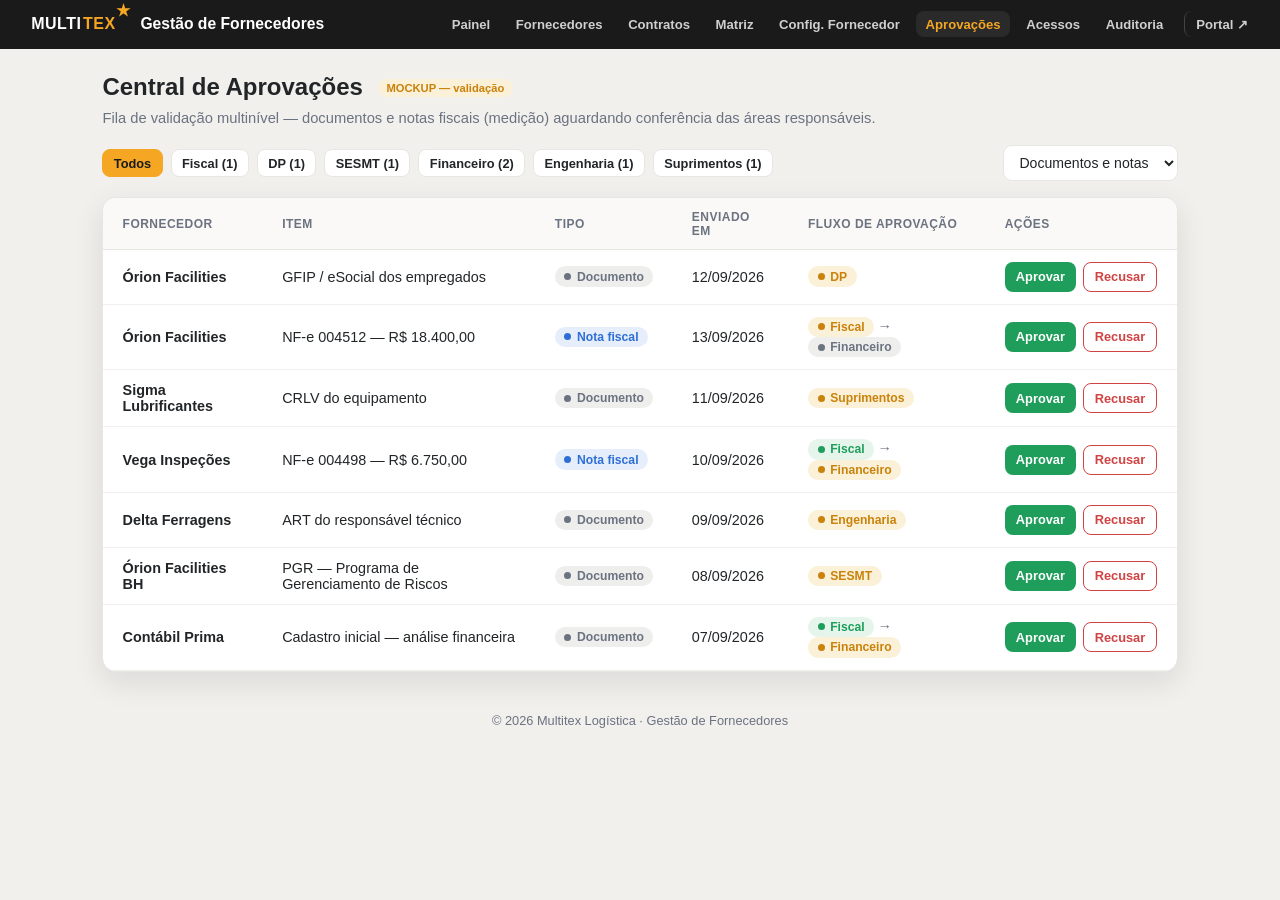
==== prototipo/aprovacoes.html @ 93449538 "Mockup Fase 1 — Portal do Fornecedor e App de Gestão (Multitex) Protótipo navegável com dados fictíc" ====
<!DOCTYPE html>
<html lang="pt-BR">
<head>
  <meta charset="UTF-8">
  <meta name="viewport" content="width=device-width, initial-scale=1.0">
  <title>Multitex — Central de Aprovações (Mockup)</title>
  <link rel="stylesheet" href="estilos.css">
  <link rel="stylesheet" href="cadastro.css">
  <link rel="stylesheet" href="gestao.css">
</head>
<body>
  <div id="chrome"></div>
  <div class="page" style="max-width:1120px">
    <h1>Central de Aprovações <span class="tag">MOCKUP — validação</span></h1>
    <p class="subtitle">Fila de validação multinível — documentos e notas fiscais (medição) aguardando conferência das áreas responsáveis.</p>

    <div class="list-toolbar">
      <div class="filters" id="areaTabs"></div>
      <div class="filters"><select id="ftipo"><option value="">Documentos e notas</option><option>Documento</option><option>Nota fiscal</option></select></div>
    </div>

    <div class="card"><div class="bd"><table class="tbl" id="tb"></table></div></div>
  </div>
  <div class="foot" style="max-width:1120px;margin:0 auto">© 2026 Multitex Logística · Gestão de Fornecedores</div>
  <div class="toast" id="toast"></div>

  <script src="chrome.js"></script>
  <script src="aprovacoes.js"></script>
</body>
</html>
---- prototipo/estilos.css ----
/* ===== Portal do Fornecedor Multitex — estilos (mockup Fase 1) =====
   Vira styles.ts no porte SPFx (injetado no shadow root). */

:root{
  --mtx-amber:#F5A623;
  --mtx-amber-strong:#E69410;
  --mtx-amber-soft:#FCEBCB;
  --mtx-black:#1A1A1A;
  --mtx-ink:#222528;
  --mtx-muted:#6B7280;
  --mtx-line:#E7E6E2;
  --mtx-bg:#F1F0ED;
  --mtx-panel:#FFFFFF;
  --ok:#1E9E5A; --ok-bg:#E5F5EC;
  --warn:#C9820A; --warn-bg:#FBF0D8;
  --danger:#D14343; --danger-bg:#FBE7E7;
  --info:#2E6FD6; --info-bg:#E6EEFB;
  --neutral:#6B7280; --neutral-bg:#EEEEEC;
  --radius:14px;
  --shadow:0 10px 30px rgba(20,20,20,.10);
  font-family:-apple-system,BlinkMacSystemFont,"Segoe UI",Roboto,Arial,sans-serif;
}
*{box-sizing:border-box}
body{margin:0;background:var(--mtx-bg);color:var(--mtx-ink)}
button{font-family:inherit;cursor:pointer}
.hidden{display:none!important}

/* ---------- Logo ---------- */
.mtx-logo{display:inline-flex;align-items:center;gap:.55rem;font-weight:900;letter-spacing:.5px}
.mtx-logo .badge{background:var(--mtx-black);color:#fff;border-radius:10px;padding:.35rem .7rem;position:relative;display:inline-flex;align-items:center;gap:.1rem;font-size:1.4rem;line-height:1}
.mtx-logo .badge .tx{color:#fff}
.mtx-logo .badge .star{position:absolute;top:-9px;right:-6px;color:var(--mtx-amber);font-size:1rem}
.mtx-logo .badge b{color:var(--mtx-amber)}
.mtx-logo .badge::before{content:none!important}
.mtx-logo.small .badge{font-size:1rem;padding:.28rem .55rem;border-radius:8px}
.mtx-tagline{font-size:.62rem;letter-spacing:.16em;color:var(--mtx-muted);font-weight:700;margin-top:.4rem;text-transform:uppercase}

/* ================= LOGIN ================= */
.login-wrap{min-height:100vh;display:grid;grid-template-columns:minmax(0,44%) 1fr}
.login-art{position:relative;overflow:hidden;background:
  linear-gradient(150deg,#2a1c10 0%,#7a3f10 32%,#e07b12 58%,#f6a623 78%,#ffd17a 100%);}
.login-art .sun{position:absolute;left:22%;top:52%;width:230px;height:230px;border-radius:50%;
  background:radial-gradient(circle,#fff7e6 0%,#ffd98a 35%,rgba(245,166,35,0) 70%);filter:blur(2px)}
.login-art .tri{position:absolute;opacity:.92}
.login-art .t1{top:0;left:0;border-left:58vw solid transparent;border-top:34vh solid var(--mtx-amber)}
.login-art .t2{top:0;right:-1px;width:0;height:0;border-right:24vw solid transparent;border-top:26vh solid #ffbf4d;opacity:.6}
.login-art .t3{bottom:0;left:0;border-right:44vw solid transparent;border-bottom:30vh solid #fbe3b0;opacity:.85}
.login-art .rail{position:absolute;left:50%;bottom:0;transform:translateX(-50%);width:60%;height:46%;
  background:repeating-linear-gradient(to top,rgba(40,26,12,.55) 0 6px,transparent 6px 26px);
  -webkit-mask:linear-gradient(to top,#000 40%,transparent);mask:linear-gradient(to top,#000 40%,transparent);
  clip-path:polygon(38% 100%,62% 100%,54% 0,46% 0)}
.login-panel{display:flex;align-items:center;justify-content:center;background:#fbfbf9;padding:2.5rem}
.login-card{width:100%;max-width:420px}
.login-card h1{font-size:2.1rem;margin:1.4rem 0 .3rem;letter-spacing:-.5px}
.login-card .sub{color:var(--mtx-muted);margin:0 0 1.8rem}
.field{margin-bottom:1.1rem}
.field label{display:block;font-weight:700;font-size:.9rem;margin-bottom:.45rem}
.input{display:flex;align-items:center;gap:.6rem;border:1.5px solid var(--mtx-line);border-radius:12px;
  padding:.85rem 1rem;background:#fff;transition:border-color .15s,box-shadow .15s}
.input:focus-within{border-color:var(--mtx-amber);box-shadow:0 0 0 3px var(--mtx-amber-soft)}
.input svg{flex:0 0 auto;color:var(--mtx-amber)}
.input input{border:0;outline:0;width:100%;font-size:1rem;background:transparent;color:var(--mtx-ink)}
.input .eye{background:none;border:0;color:var(--mtx-muted);display:flex}
.forgot{display:block;text-align:right;color:var(--mtx-amber-strong);font-weight:600;font-size:.9rem;
  text-decoration:none;margin:.1rem 0 1.4rem}
.forgot:hover{text-decoration:underline}
.btn-entrar{width:100%;background:var(--mtx-black);color:var(--mtx-amber);border:0;border-radius:12px;
  padding:1rem;font-size:1.05rem;font-weight:800;letter-spacing:.3px;transition:transform .05s,background .15s}
.btn-entrar:hover{background:#000}
.btn-entrar:active{transform:translateY(1px)}
.login-foot{text-align:center;color:var(--mtx-muted);font-size:.8rem;margin-top:2.2rem}
.login-hint{margin-top:1.2rem;font-size:.8rem;color:var(--mtx-muted);background:#fff;border:1px dashed var(--mtx-line);
  border-radius:10px;padding:.6rem .8rem}
.login-hint b{color:var(--mtx-ink)}

/* ================= PORTAL ================= */
.portal{min-height:100vh;display:flex;flex-direction:column}
.topbar{background:var(--mtx-black);color:#fff;display:flex;align-items:center;justify-content:space-between;
  padding:.7rem 1.4rem;position:sticky;top:0;z-index:20;flex-wrap:wrap;row-gap:.5rem;column-gap:1rem}
.topbar .left{display:flex;align-items:center;gap:1rem}
.topbar .ttl{font-weight:700;font-size:.98rem;opacity:.95}
.topbar .right{display:flex;align-items:center;gap:.9rem}
.who{text-align:right;line-height:1.15}
.who .nm{font-weight:700;font-size:.9rem}
.who .rl{font-size:.72rem;color:#c9c9c9}
.avatar{width:38px;height:38px;border-radius:50%;background:var(--mtx-amber);color:var(--mtx-black);
  display:flex;align-items:center;justify-content:center;font-weight:800}
.btn-sair{background:transparent;border:1.5px solid #444;color:#fff;border-radius:9px;padding:.45rem .8rem;font-weight:600;font-size:.85rem}
.btn-sair:hover{border-color:var(--mtx-amber);color:var(--mtx-amber)}

.subbar{background:#fff;border-bottom:1px solid var(--mtx-line);padding:.9rem 1.4rem;display:flex;
  align-items:center;justify-content:space-between;gap:1rem;flex-wrap:wrap}
.subbar .co{display:flex;align-items:center;gap:.8rem}
.subbar .co .nm{font-size:1.15rem;font-weight:800}
.subbar .meta{color:var(--mtx-muted);font-size:.85rem}
.pill{display:inline-flex;align-items:center;gap:.4rem;padding:.25rem .7rem;border-radius:999px;font-size:.78rem;font-weight:700}
.pill.nivel-Estrategico{background:#efe3ff;color:#6b34c9}
.pill.nivel-Tatico{background:var(--info-bg);color:var(--info)}
.pill.nivel-Operacional{background:var(--neutral-bg);color:var(--neutral)}

.tabs{display:flex;gap:.3rem;padding:0 1.4rem;background:#fff;border-bottom:1px solid var(--mtx-line);
  position:sticky;top:56px;z-index:10;overflow-x:auto}
.tab{border:0;background:transparent;padding:.9rem 1rem;font-weight:700;color:var(--mtx-muted);
  border-bottom:3px solid transparent;white-space:nowrap}
.tab.active{color:var(--mtx-black);border-bottom-color:var(--mtx-amber)}
.tab:hover{color:var(--mtx-ink)}

.content{padding:1.4rem;max-width:1120px;width:100%;margin:0 auto;flex:1}
.section-title{font-size:1.05rem;font-weight:800;margin:.2rem 0 1rem}

/* KPIs */
.kpis{display:grid;grid-template-columns:repeat(auto-fit,minmax(150px,1fr));gap:.9rem;margin-bottom:1.4rem}
.kpi{background:#fff;border:1px solid var(--mtx-line);border-radius:var(--radius);padding:1rem 1.1rem;position:relative;overflow:hidden}
.kpi .n{font-size:2rem;font-weight:900;line-height:1}
.kpi .l{color:var(--mtx-muted);font-size:.82rem;margin-top:.3rem;font-weight:600}
.kpi .bar{position:absolute;left:0;top:0;bottom:0;width:5px}
.kpi.ok .bar{background:var(--ok)} .kpi.ok .n{color:var(--ok)}
.kpi.warn .bar{background:var(--warn)} .kpi.warn .n{color:var(--warn)}
.kpi.danger .bar{background:var(--danger)} .kpi.danger .n{color:var(--danger)}
.kpi.info .bar{background:var(--info)} .kpi.info .n{color:var(--info)}
.kpi.neutral .bar{background:var(--neutral)} .kpi.neutral .n{color:var(--neutral)}

.card{background:#fff;border:1px solid var(--mtx-line);border-radius:var(--radius);box-shadow:var(--shadow);overflow:hidden}
.card + .card{margin-top:1.2rem}
.card .hd{padding:1rem 1.2rem;border-bottom:1px solid var(--mtx-line);display:flex;align-items:center;justify-content:space-between;gap:1rem;flex-wrap:wrap}
.card .hd h3{margin:0;font-size:1rem}
.card .bd{padding:0}

/* Conformidade */
.conf{display:flex;align-items:center;gap:1rem;padding:1.1rem 1.2rem}
.conf .ring{--p:0;width:74px;height:74px;border-radius:50%;flex:0 0 auto;
  background:conic-gradient(var(--ok) calc(var(--p)*1%),var(--mtx-line) 0);display:flex;align-items:center;justify-content:center}
.conf .ring::after{content:attr(data-p);width:56px;height:56px;background:#fff;border-radius:50%;
  display:flex;align-items:center;justify-content:center;font-weight:800;color:var(--mtx-ink)}
.conf .txt small{color:var(--mtx-muted)}

/* Filtros */
.filters{display:flex;gap:.6rem;flex-wrap:wrap;align-items:center}
.filters select,.filters input{border:1.5px solid var(--mtx-line);border-radius:9px;padding:.5rem .7rem;font-size:.88rem;background:#fff;color:var(--mtx-ink)}
.filters input{min-width:200px}

/* Tabela */
.tbl{width:100%;border-collapse:collapse;font-size:.9rem}
.tbl th{ text-align:left;padding:.7rem 1.2rem;color:var(--mtx-muted);font-size:.75rem;text-transform:uppercase;letter-spacing:.04em;background:#faf9f7;border-bottom:1px solid var(--mtx-line)}
.tbl td{padding:.75rem 1.2rem;border-bottom:1px solid #f0efec;vertical-align:middle}
.tbl tr:hover td{background:#fcfbf9}
.tbl .doc{font-weight:600}
.tbl .obs{color:var(--mtx-muted);font-size:.78rem;margin-top:.15rem}
.grp-row td{background:var(--mtx-black);color:#fff;font-weight:800;font-size:.82rem;text-transform:uppercase;letter-spacing:.05em;padding:.5rem 1.2rem}
.badge{display:inline-flex;align-items:center;gap:.35rem;padding:.2rem .6rem;border-radius:999px;font-size:.76rem;font-weight:700}
.badge::before{content:"";width:7px;height:7px;border-radius:50%;background:currentColor}
.b-ok{color:var(--ok);background:var(--ok-bg)}
.b-warn{color:var(--warn);background:var(--warn-bg)}
.b-danger{color:var(--danger);background:var(--danger-bg)}
.b-info{color:var(--info);background:var(--info-bg)}
.b-neutral{color:var(--neutral);background:var(--neutral-bg)}
.act{display:inline-flex;gap:.4rem}
.btn-sm{border:1.5px solid var(--mtx-line);background:#fff;border-radius:8px;padding:.35rem .65rem;font-size:.8rem;font-weight:700;color:var(--mtx-ink)}
.btn-sm.primary{background:var(--mtx-amber);border-color:var(--mtx-amber);color:var(--mtx-black)}
.btn-sm.primary:hover{background:var(--mtx-amber-strong);border-color:var(--mtx-amber-strong)}
.btn-sm:hover{border-color:var(--mtx-muted)}

/* Meus dados */
.grid2{display:grid;grid-template-columns:repeat(auto-fit,minmax(220px,1fr));gap:1px;background:var(--mtx-line)}
.dl{background:#fff;padding:.9rem 1.2rem}
.dl dt{color:var(--mtx-muted);font-size:.75rem;text-transform:uppercase;letter-spacing:.04em}
.dl dd{margin:.2rem 0 0;font-weight:600;font-size:.98rem}

/* NF */
.nf-actions{padding:1.1rem 1.2rem;display:flex;gap:.8rem;align-items:center;flex-wrap:wrap;background:#fffdf8}
.btn-amber{background:var(--mtx-amber);color:var(--mtx-black);border:0;border-radius:10px;padding:.7rem 1.1rem;font-weight:800}
.btn-amber:hover{background:var(--mtx-amber-strong)}

.foot{padding:1.2rem;text-align:center;color:var(--mtx-muted);font-size:.8rem}
.mock-tag{position:fixed;right:12px;bottom:12px;background:var(--mtx-black);color:var(--mtx-amber);
  font-size:.72rem;font-weight:700;padding:.4rem .7rem;border-radius:999px;opacity:.85;z-index:50}

@media(max-width:760px){
  .login-wrap{grid-template-columns:1fr}
  .login-art{min-height:180px}
}
@media(max-width:520px){
  .topbar{padding:.6rem .9rem}
  .topbar .left{gap:.5rem}
  .topbar .ttl{font-size:.9rem}
  .who .rl{display:none}
  .content,.subbar,.tabs{padding-left:.9rem;padding-right:.9rem}
}
---- prototipo/cadastro.css ----
/* ===== Cadastro de Fornecedor (app de gestão) — estilos (mockup Fase 1) =====
   Usa as variáveis e o base de estilos.css (carregar estilos.css antes). */

.gestao-top{background:var(--mtx-black);color:#fff;display:flex;align-items:center;justify-content:space-between;padding:.7rem 1.4rem;position:sticky;top:0;z-index:20}
.gestao-top .left{display:flex;align-items:center;gap:1rem}
.gestao-top .ttl{font-weight:700;font-size:.98rem}
.gestao-top .nav{display:flex;gap:.4rem}
.gestao-top .nav a{color:#cfcfcf;text-decoration:none;font-weight:600;font-size:.85rem;padding:.4rem .7rem;border-radius:8px}
.gestao-top .nav a.on,.gestao-top .nav a:hover{background:#2a2a2a;color:var(--mtx-amber)}

.page{max-width:1080px;margin:0 auto;padding:1.4rem}
.crumb{color:var(--mtx-muted);font-size:.85rem;margin-bottom:.3rem}
.page h1{font-size:1.5rem;margin:.1rem 0 1rem}
.page h1 .tag{font-size:.7rem;vertical-align:middle;background:var(--warn-bg);color:var(--warn);padding:.2rem .55rem;border-radius:999px;font-weight:800;margin-left:.5rem}

/* Stepper de aprovação */
.stepper{display:flex;gap:.4rem;flex-wrap:wrap;margin-bottom:1.4rem}
.step{flex:1;min-width:150px;background:#fff;border:1px solid var(--mtx-line);border-radius:12px;padding:.7rem .9rem;position:relative}
.step .k{font-size:.72rem;color:var(--mtx-muted);font-weight:700;text-transform:uppercase;letter-spacing:.04em}
.step .v{font-weight:800;margin-top:.15rem}
.step.done{border-color:var(--ok);background:var(--ok-bg)} .step.done .v{color:var(--ok)}
.step.current{border-color:var(--mtx-amber);box-shadow:0 0 0 3px var(--mtx-amber-soft)}
.step.current .v{color:var(--mtx-amber-strong)}

.form-card{background:#fff;border:1px solid var(--mtx-line);border-radius:var(--radius);box-shadow:var(--shadow);margin-bottom:1.2rem;overflow:hidden}
.form-card > .hd{padding:.9rem 1.2rem;border-bottom:1px solid var(--mtx-line);display:flex;align-items:center;gap:.6rem;justify-content:space-between;flex-wrap:wrap}
.form-card > .hd h3{margin:0;font-size:1rem;display:flex;align-items:center;gap:.5rem}
.form-card > .hd .num{width:24px;height:24px;border-radius:50%;background:var(--mtx-black);color:var(--mtx-amber);display:inline-flex;align-items:center;justify-content:center;font-size:.8rem;font-weight:800}
.origem{font-size:.72rem;font-weight:700;padding:.2rem .55rem;border-radius:999px}
.origem.totvs{background:#eae6ff;color:#6b34c9}
.origem.o365{background:var(--info-bg);color:var(--info)}

.grid{display:grid;grid-template-columns:repeat(12,1fr);gap:1rem;padding:1.2rem}
.fld{display:flex;flex-direction:column;gap:.35rem}
.c2{grid-column:span 2}.c3{grid-column:span 3}.c4{grid-column:span 4}.c5{grid-column:span 5}
.c6{grid-column:span 6}.c7{grid-column:span 7}.c8{grid-column:span 8}.c12{grid-column:span 12}
.fld label{font-size:.8rem;font-weight:700;color:var(--mtx-ink)}
.fld label .req{color:var(--danger)}
.fld label .ro{font-size:.66rem;font-weight:700;color:#6b34c9;background:#eae6ff;padding:.05rem .4rem;border-radius:999px;margin-left:.3rem}
.fld input,.fld select{border:1.5px solid var(--mtx-line);border-radius:10px;padding:.6rem .7rem;font-size:.92rem;background:#fff;color:var(--mtx-ink);font-family:inherit}
.fld input:focus,.fld select:focus{outline:0;border-color:var(--mtx-amber);box-shadow:0 0 0 3px var(--mtx-amber-soft)}
.fld input[readonly]{background:#f6f5f2;color:#555}
.fld.with-btn{position:relative}
.inline-btn{display:flex;gap:.5rem}
.inline-btn input,.inline-btn select{flex:1}
.btn-busca{background:var(--mtx-black);color:var(--mtx-amber);border:0;border-radius:10px;padding:0 .9rem;font-weight:800;font-size:.85rem;white-space:nowrap}
.btn-busca:hover{background:#000}
.hint{font-size:.74rem;color:var(--mtx-muted)}

/* Painel condicional de documentos exigidos */
.reqbox{padding:1.2rem}
.reqbox .empty{color:var(--mtx-muted);text-align:center;padding:1.5rem;border:1px dashed var(--mtx-line);border-radius:12px}
.reqhead{display:flex;align-items:center;justify-content:space-between;gap:1rem;flex-wrap:wrap;margin-bottom:.8rem}
.reqhead .count{font-weight:800}
.reqgrp{margin-bottom:.9rem}
.reqgrp .gt{font-size:.75rem;font-weight:800;text-transform:uppercase;letter-spacing:.05em;color:#fff;background:var(--mtx-black);border-radius:8px;padding:.3rem .6rem;display:inline-block;margin-bottom:.4rem}
.reqitem{display:flex;align-items:center;justify-content:space-between;gap:1rem;padding:.5rem .7rem;border:1px solid var(--mtx-line);border-radius:9px;margin-bottom:.35rem}
.reqitem .nm{font-weight:600;font-size:.9rem}
.reqitem .mt{font-size:.75rem;color:var(--mtx-muted)}
.reqitem .vig{font-size:.75rem;font-weight:800;color:var(--warn);background:var(--warn-bg);padding:.2rem .5rem;border-radius:999px;white-space:nowrap}

.actions{display:flex;gap:.8rem;justify-content:flex-end;flex-wrap:wrap;margin-top:.4rem}
.btn-ghost{background:#fff;border:1.5px solid var(--mtx-line);color:var(--mtx-ink);border-radius:10px;padding:.7rem 1.1rem;font-weight:700}
.btn-ghost:hover{border-color:var(--mtx-muted)}
.btn-primary{background:var(--mtx-amber);color:var(--mtx-black);border:0;border-radius:10px;padding:.7rem 1.3rem;font-weight:800}
.btn-primary:hover{background:var(--mtx-amber-strong)}

.toast{position:fixed;left:50%;bottom:26px;transform:translateX(-50%) translateY(20px);background:var(--mtx-black);color:#fff;padding:.7rem 1.1rem;border-radius:10px;font-size:.9rem;opacity:0;transition:.25s;z-index:60;box-shadow:var(--shadow)}
.toast.show{opacity:1;transform:translateX(-50%) translateY(0)}
.toast b{color:var(--mtx-amber)}

@media(max-width:760px){.grid{grid-template-columns:repeat(4,1fr)}.c2,.c3,.c4,.c5,.c6,.c7,.c8{grid-column:span 4}}
---- prototipo/gestao.css ----
/* ===== Componentes compartilhados do app de Gestão (mockup) =====
   Carregar depois de estilos.css e cadastro.css. */

.gestao-top{flex-wrap:wrap;row-gap:.4rem}
.gestao-top .nav{flex-wrap:nowrap;overflow-x:auto;max-width:100%;min-width:0;justify-content:flex-end;scrollbar-width:none}
.gestao-top .nav::-webkit-scrollbar{display:none}
.gestao-top .nav a{font-size:.82rem;padding:.35rem .6rem;white-space:nowrap;flex:0 0 auto}

/* tabelas largas rolam dentro do card, sem quebrar a página */
.card > .bd{overflow-x:auto}

.subtitle{color:var(--mtx-muted);margin:-.4rem 0 1.2rem;font-size:.92rem}

/* Toolbar de listas */
.list-toolbar{display:flex;align-items:center;justify-content:space-between;gap:1rem;flex-wrap:wrap;margin-bottom:1rem}
.list-toolbar .filters{display:flex;gap:.5rem;flex-wrap:wrap;align-items:center}
.list-toolbar select,.list-toolbar input{border:1.5px solid var(--mtx-line);border-radius:9px;padding:.5rem .7rem;font-size:.88rem;background:#fff;font-family:inherit}

/* KPI clicável / genérico já vem de estilos.css (.kpis/.kpi) */

/* Hub */
.hub-hero{background:linear-gradient(120deg,#1a1a1a 0%,#2a2a2a 60%,#3a2a10 100%);color:#fff;border-radius:16px;padding:1.6rem 1.8rem;margin-bottom:1.6rem;position:relative;overflow:hidden}
.hub-hero .star{position:absolute;right:-10px;top:-10px;color:var(--mtx-amber);font-size:8rem;opacity:.12}
.hub-hero h1{margin:.2rem 0;font-size:1.8rem}
.hub-hero p{margin:.2rem 0 0;color:#d9d9d9;max-width:640px}
.hub-hero .tag{display:inline-block;background:var(--mtx-amber);color:#1a1a1a;font-weight:800;font-size:.72rem;padding:.2rem .6rem;border-radius:999px}
.hub-sec{font-size:.8rem;font-weight:800;text-transform:uppercase;letter-spacing:.06em;color:var(--mtx-muted);margin:1.4rem 0 .7rem}
.hub-grid{display:grid;grid-template-columns:repeat(auto-fill,minmax(250px,1fr));gap:.9rem}
.hub-card{display:block;text-decoration:none;color:inherit;background:#fff;border:1px solid var(--mtx-line);border-radius:14px;padding:1.1rem;transition:.15s;box-shadow:var(--shadow)}
.hub-card:hover{transform:translateY(-2px);border-color:var(--mtx-amber)}
.hub-card .ic{width:40px;height:40px;border-radius:10px;background:var(--mtx-amber-soft);display:flex;align-items:center;justify-content:center;font-size:1.2rem;margin-bottom:.7rem}
.hub-card h3{margin:0 0 .3rem;font-size:1rem}
.hub-card p{margin:0;color:var(--mtx-muted);font-size:.84rem;line-height:1.35}
.hub-card .st{display:inline-block;margin-top:.6rem;font-size:.72rem;font-weight:800;color:var(--ok);background:var(--ok-bg);padding:.12rem .5rem;border-radius:999px}

/* Timeline (auditoria) */
.timeline{position:relative;margin:.5rem 0 0;padding-left:1.4rem}
.timeline::before{content:"";position:absolute;left:6px;top:4px;bottom:4px;width:2px;background:var(--mtx-line)}
.tl-item{position:relative;padding:.5rem 0 .9rem}
.tl-item::before{content:"";position:absolute;left:-1.4rem;top:.75rem;width:12px;height:12px;border-radius:50%;background:#fff;border:3px solid var(--mtx-amber)}
.tl-item.ok::before{border-color:var(--ok)} .tl-item.no::before{border-color:var(--danger)}
.tl-when{font-size:.76rem;color:var(--mtx-muted)}
.tl-what{font-weight:600;margin-top:.1rem}
.tl-what b{color:var(--mtx-ink)}
.tl-meta{font-size:.8rem;color:var(--mtx-muted);margin-top:.1rem}

/* Escopo de acesso */
.scope{display:inline-flex;align-items:center;gap:.35rem;padding:.2rem .6rem;border-radius:999px;font-size:.76rem;font-weight:700}
.scope.total{background:#efe3ff;color:#6b34c9}
.scope.cc{background:var(--info-bg);color:var(--info)}
.scope.op{background:var(--neutral-bg);color:var(--neutral)}

/* Barrinha de conformidade em linha */
.mini-bar{height:8px;border-radius:999px;background:var(--mtx-line);overflow:hidden;min-width:90px}
.mini-bar > i{display:block;height:100%;background:var(--ok)}
.mini-bar.warn > i{background:var(--warn)} .mini-bar.danger > i{background:var(--danger)}

/* Botões de linha aprovar/recusar */
.btn-ok{background:var(--ok);color:#fff;border:0;border-radius:8px;padding:.4rem .7rem;font-weight:700;font-size:.8rem;cursor:pointer}
.btn-no{background:#fff;color:var(--danger);border:1.5px solid var(--danger);border-radius:8px;padding:.4rem .7rem;font-weight:700;font-size:.8rem;cursor:pointer}
.btn-ok:hover{filter:brightness(1.05)} .btn-no:hover{background:var(--danger-bg)}

.two-col{display:grid;grid-template-columns:1fr 1fr;gap:1.2rem}
@media(max-width:820px){
  .two-col{grid-template-columns:1fr}
  .gestao-top .nav{flex:1 1 100%;justify-content:flex-start;border-top:1px solid #333;padding-top:.4rem;margin-top:.2rem}
}
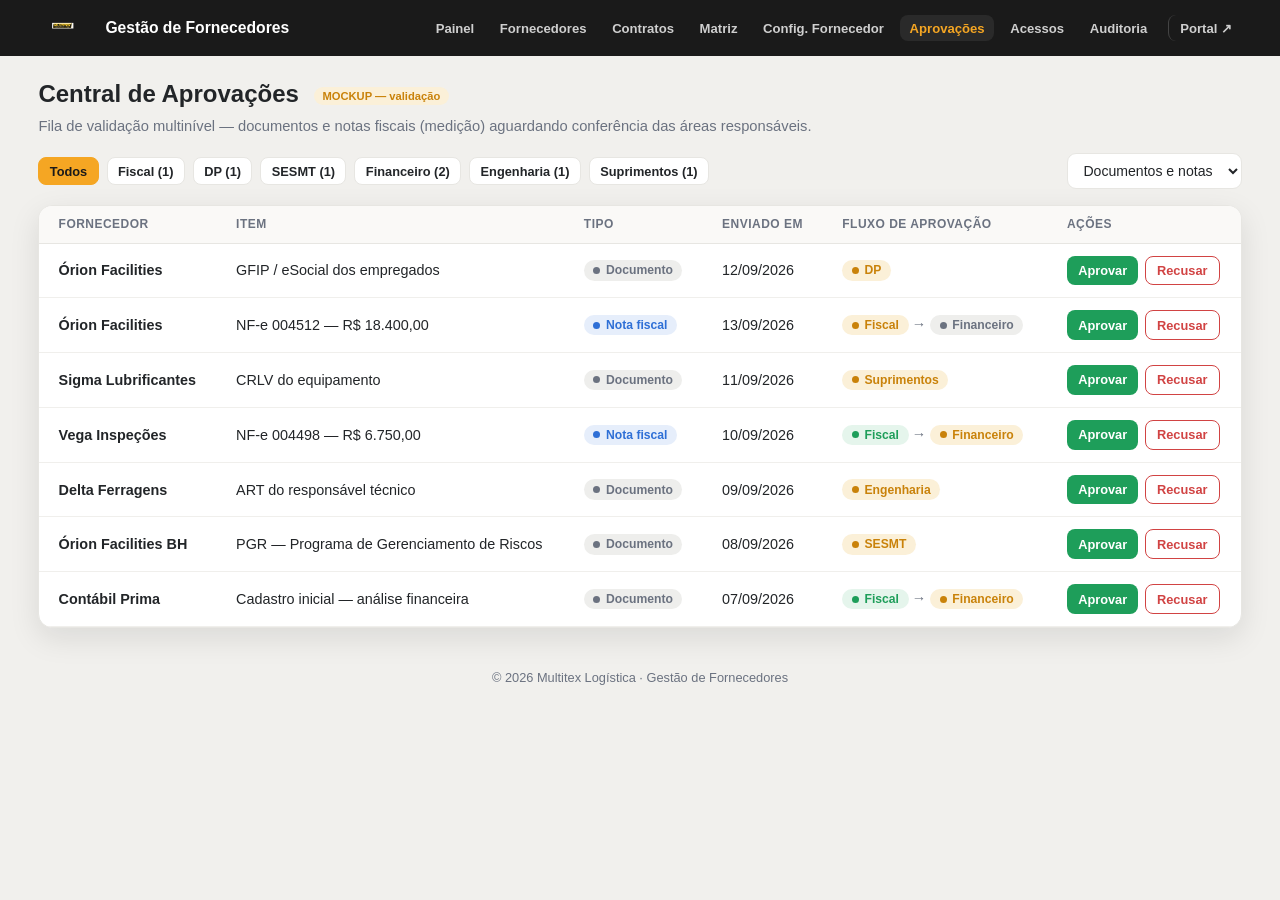
==== commit 10002303: "Layout em tela cheia (largura total) com gutters responsivos - Remove max-width centralizado de .pag" ====
--- a/prototipo/aprovacoes.html
+++ b/prototipo/aprovacoes.html
@@ -10,7 +10,7 @@
 </head>
 <body>
   <div id="chrome"></div>
-  <div class="page" style="max-width:1120px">
+  <div class="page">
     <h1>Central de Aprovações <span class="tag">MOCKUP — validação</span></h1>
     <p class="subtitle">Fila de validação multinível — documentos e notas fiscais (medição) aguardando conferência das áreas responsáveis.</p>
 
@@ -21,7 +21,7 @@
 
     <div class="card"><div class="bd"><table class="tbl" id="tb"></table></div></div>
   </div>
-  <div class="foot" style="max-width:1120px;margin:0 auto">© 2026 Multitex Logística · Gestão de Fornecedores</div>
+  <div class="foot">© 2026 Multitex Logística · Gestão de Fornecedores</div>
   <div class="toast" id="toast"></div>
 
   <script src="chrome.js"></script>
--- a/prototipo/estilos.css
+++ b/prototipo/estilos.css
@@ -32,13 +32,16 @@
 .mtx-logo .badge .star{position:absolute;top:-9px;right:-6px;color:var(--mtx-amber);font-size:1rem}
 .mtx-logo .badge b{color:var(--mtx-amber)}
 .mtx-logo .badge::before{content:none!important}
+/* Logo oficial (imagem) */
+.mtx-mark{height:52px;width:auto;display:block;object-fit:contain}
+.mtx-mark.small{height:34px}
+.login-card .mtx-mark{margin:0 auto}
 .mtx-logo.small .badge{font-size:1rem;padding:.28rem .55rem;border-radius:8px}
 .mtx-tagline{font-size:.62rem;letter-spacing:.16em;color:var(--mtx-muted);font-weight:700;margin-top:.4rem;text-transform:uppercase}
 
 /* ================= LOGIN ================= */
 .login-wrap{min-height:100vh;display:grid;grid-template-columns:minmax(0,44%) 1fr}
-.login-art{position:relative;overflow:hidden;background:
-  linear-gradient(150deg,#2a1c10 0%,#7a3f10 32%,#e07b12 58%,#f6a623 78%,#ffd17a 100%);}
+.login-art{position:relative;overflow:hidden;background:#f4f4f2 url("img/hex.jpg") center/cover no-repeat}
 .login-art .sun{position:absolute;left:22%;top:52%;width:230px;height:230px;border-radius:50%;
   background:radial-gradient(circle,#fff7e6 0%,#ffd98a 35%,rgba(245,166,35,0) 70%);filter:blur(2px)}
 .login-art .tri{position:absolute;opacity:.92}
@@ -76,7 +79,7 @@
 /* ================= PORTAL ================= */
 .portal{min-height:100vh;display:flex;flex-direction:column}
 .topbar{background:var(--mtx-black);color:#fff;display:flex;align-items:center;justify-content:space-between;
-  padding:.7rem 1.4rem;position:sticky;top:0;z-index:20;flex-wrap:wrap;row-gap:.5rem;column-gap:1rem}
+  padding:.7rem clamp(1rem,3vw,2.75rem);position:sticky;top:0;z-index:20;flex-wrap:wrap;row-gap:.5rem;column-gap:1rem}
 .topbar .left{display:flex;align-items:center;gap:1rem}
 .topbar .ttl{font-weight:700;font-size:.98rem;opacity:.95}
 .topbar .right{display:flex;align-items:center;gap:.9rem}
@@ -88,7 +91,7 @@
 .btn-sair{background:transparent;border:1.5px solid #444;color:#fff;border-radius:9px;padding:.45rem .8rem;font-weight:600;font-size:.85rem}
 .btn-sair:hover{border-color:var(--mtx-amber);color:var(--mtx-amber)}
 
-.subbar{background:#fff;border-bottom:1px solid var(--mtx-line);padding:.9rem 1.4rem;display:flex;
+.subbar{background:#fff;border-bottom:1px solid var(--mtx-line);padding:.9rem clamp(1rem,3vw,2.75rem);display:flex;
   align-items:center;justify-content:space-between;gap:1rem;flex-wrap:wrap}
 .subbar .co{display:flex;align-items:center;gap:.8rem}
 .subbar .co .nm{font-size:1.15rem;font-weight:800}
@@ -98,14 +101,14 @@
 .pill.nivel-Tatico{background:var(--info-bg);color:var(--info)}
 .pill.nivel-Operacional{background:var(--neutral-bg);color:var(--neutral)}
 
-.tabs{display:flex;gap:.3rem;padding:0 1.4rem;background:#fff;border-bottom:1px solid var(--mtx-line);
+.tabs{display:flex;gap:.3rem;padding:0 clamp(1rem,3vw,2.75rem);background:#fff;border-bottom:1px solid var(--mtx-line);
   position:sticky;top:56px;z-index:10;overflow-x:auto}
 .tab{border:0;background:transparent;padding:.9rem 1rem;font-weight:700;color:var(--mtx-muted);
   border-bottom:3px solid transparent;white-space:nowrap}
 .tab.active{color:var(--mtx-black);border-bottom-color:var(--mtx-amber)}
 .tab:hover{color:var(--mtx-ink)}
 
-.content{padding:1.4rem;max-width:1120px;width:100%;margin:0 auto;flex:1}
+.content{padding:1.4rem clamp(1rem,3vw,2.75rem);max-width:none;width:100%;margin:0;flex:1}
 .section-title{font-size:1.05rem;font-weight:800;margin:.2rem 0 1rem}
 
 /* KPIs */
--- a/prototipo/cadastro.css
+++ b/prototipo/cadastro.css
@@ -1,14 +1,14 @@
 /* ===== Cadastro de Fornecedor (app de gestão) — estilos (mockup Fase 1) =====
    Usa as variáveis e o base de estilos.css (carregar estilos.css antes). */
 
-.gestao-top{background:var(--mtx-black);color:#fff;display:flex;align-items:center;justify-content:space-between;padding:.7rem 1.4rem;position:sticky;top:0;z-index:20}
+.gestao-top{background:var(--mtx-black);color:#fff;display:flex;align-items:center;justify-content:space-between;padding:.7rem clamp(1rem,3vw,2.75rem);position:sticky;top:0;z-index:20}
 .gestao-top .left{display:flex;align-items:center;gap:1rem}
 .gestao-top .ttl{font-weight:700;font-size:.98rem}
 .gestao-top .nav{display:flex;gap:.4rem}
 .gestao-top .nav a{color:#cfcfcf;text-decoration:none;font-weight:600;font-size:.85rem;padding:.4rem .7rem;border-radius:8px}
 .gestao-top .nav a.on,.gestao-top .nav a:hover{background:#2a2a2a;color:var(--mtx-amber)}
 
-.page{max-width:1080px;margin:0 auto;padding:1.4rem}
+.page{max-width:none;width:100%;margin:0;padding:1.4rem clamp(1rem,3vw,2.75rem)}
 .crumb{color:var(--mtx-muted);font-size:.85rem;margin-bottom:.3rem}
 .page h1{font-size:1.5rem;margin:.1rem 0 1rem}
 .page h1 .tag{font-size:.7rem;vertical-align:middle;background:var(--warn-bg);color:var(--warn);padding:.2rem .55rem;border-radius:999px;font-weight:800;margin-left:.5rem}
